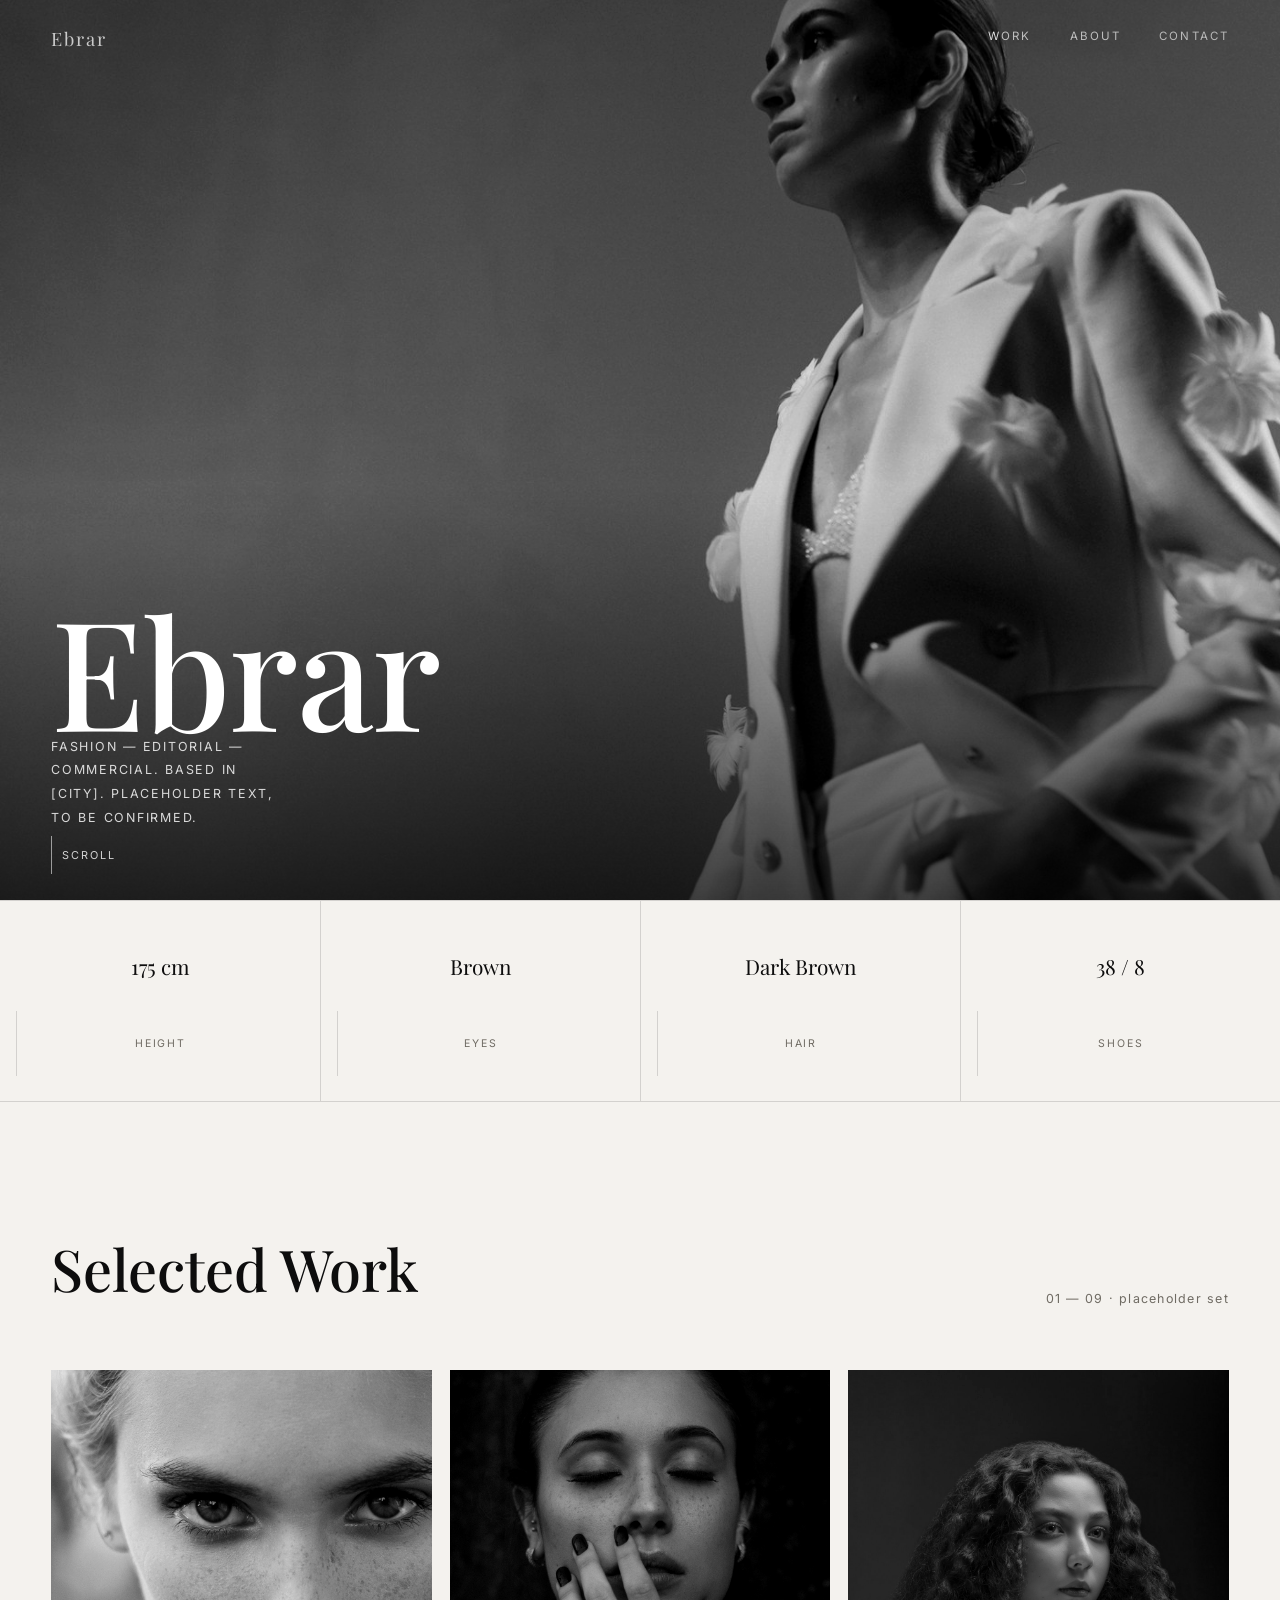
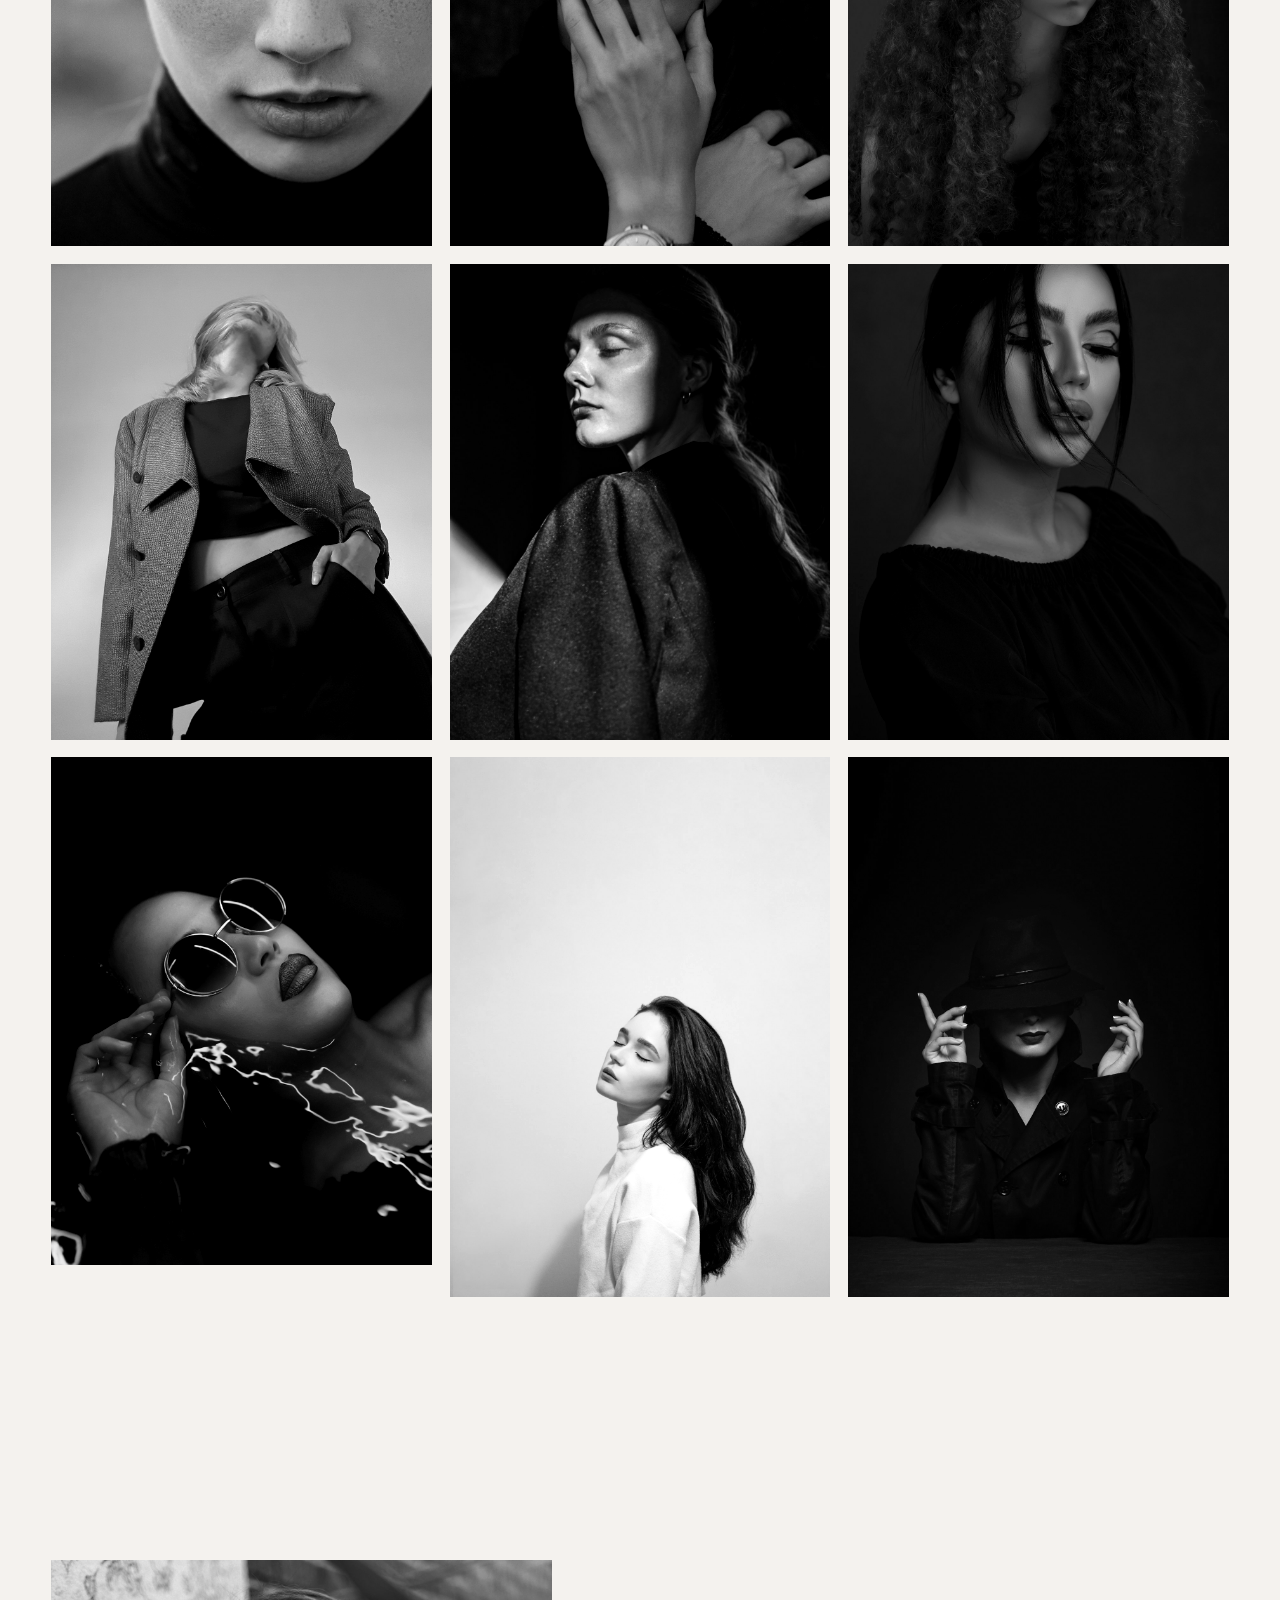
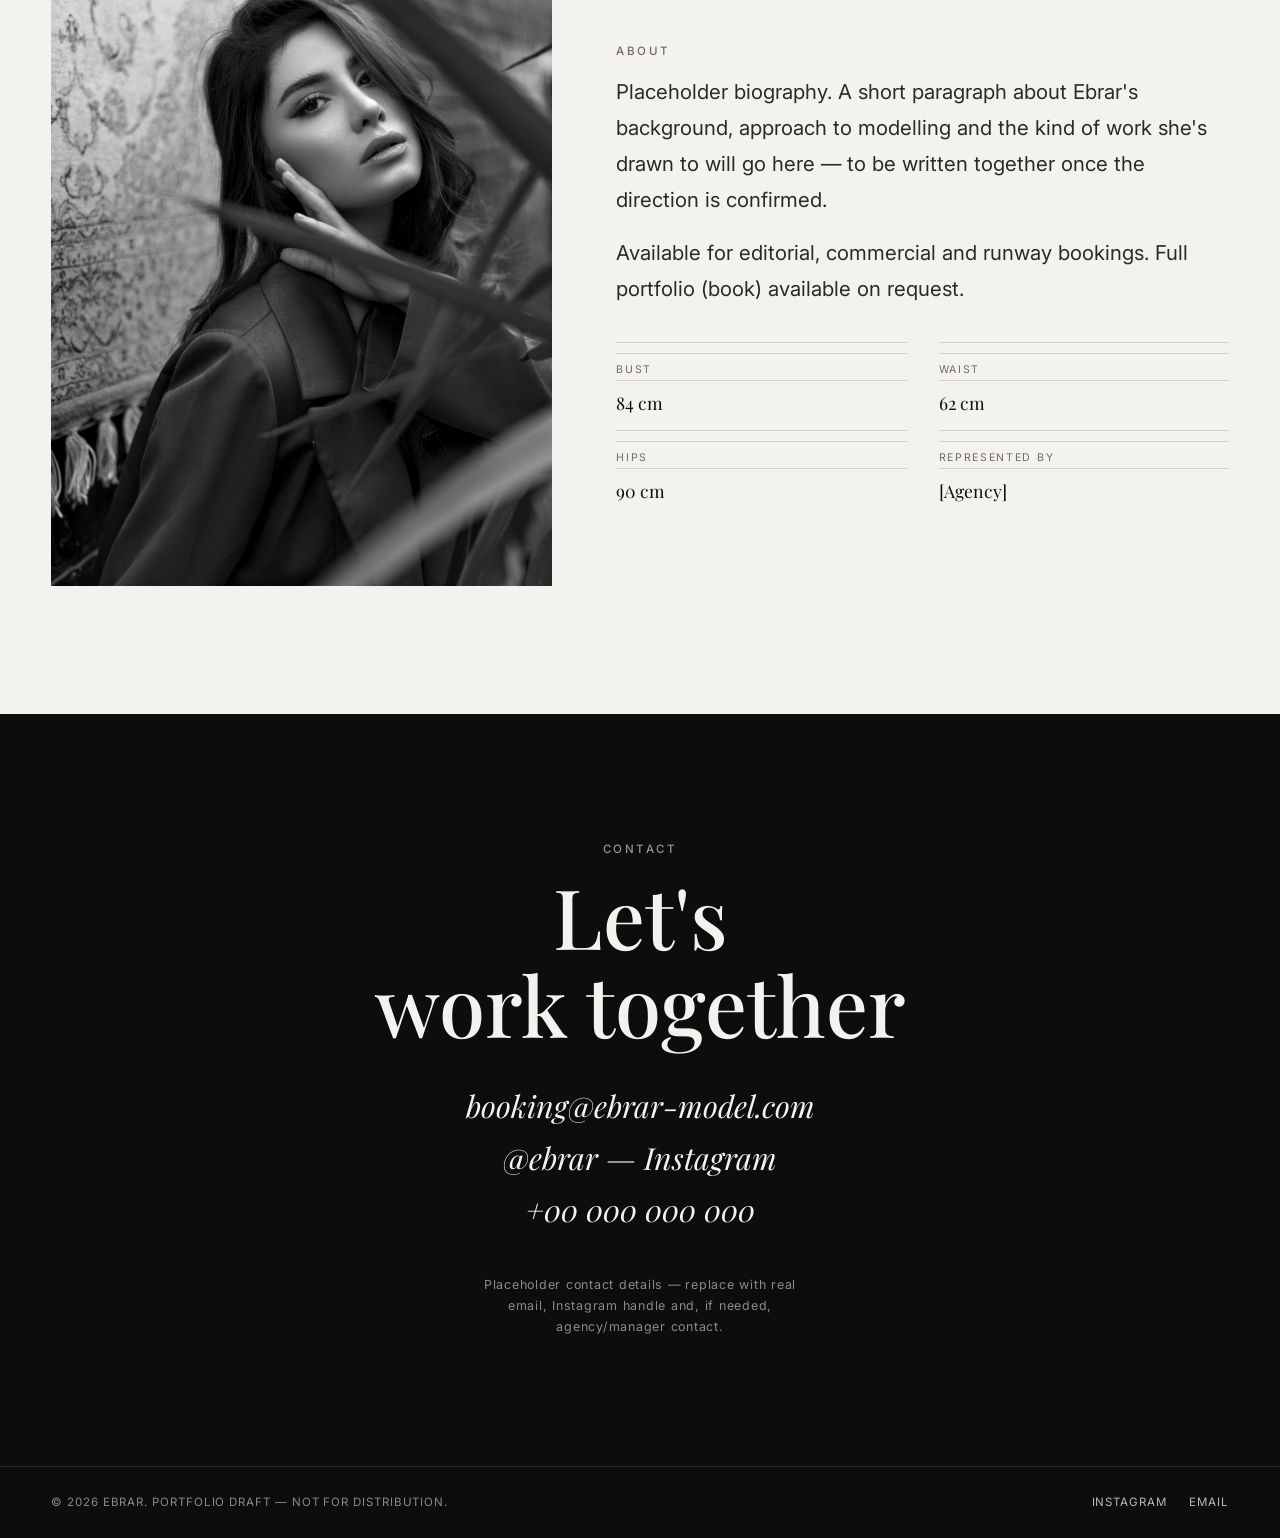
==== variant-a-editorial/index.html @ d05a6724 "Add four model portfolio design drafts (A–D) with docs Static HTML/CSS/JS, no build step. Four indep" ====
<!doctype html>
<html lang="en">
<head>
<meta charset="UTF-8">
<meta name="viewport" content="width=device-width, initial-scale=1.0">
<title>EBRAR — Model Portfolio</title>
<meta name="description" content="Ebrar — fashion &amp; editorial model portfolio. Placeholder content, photos to be replaced.">
<link rel="stylesheet" href="style.css">
</head>
<body>

<div id="loader"><span>EBRAR</span></div>

<header>
  <a href="#top" class="logo">Ebrar</a>
  <nav class="primary-nav">
    <a href="#work">Work</a>
    <a href="#about">About</a>
    <a href="#contact">Contact</a>
  </nav>
  <button class="menu-btn" id="menuBtn">Menu</button>
</header>

<div class="nav-drawer" id="navDrawer">
  <a href="#work">Work</a>
  <a href="#about">About</a>
  <a href="#contact">Contact</a>
</div>

<main id="top">

  <section class="hero" style="padding:0">
    <div class="hero-media"><img src="assets/hero.jpg" alt="Ebrar — editorial portrait, placeholder photo"></div>
    <div class="hero-content">
      <div>
        <h1 class="hero-title">Ebrar</h1>
        <p class="hero-sub">Fashion — Editorial — Commercial. Based in [City]. Placeholder text, to be confirmed.</p>
      </div>
    </div>
    <div class="scroll-cue"><div class="line"></div><span>Scroll</span></div>
  </section>

  <div class="stats reveal-stagger">
    <div><div class="val">175&nbsp;cm</div><div class="lbl">Height</div></div>
    <div><div class="val">Brown</div><div class="lbl">Eyes</div></div>
    <div><div class="val">Dark Brown</div><div class="lbl">Hair</div></div>
    <div><div class="val">38&nbsp;/&nbsp;8</div><div class="lbl">Shoes</div></div>
  </div>

  <section id="work">
    <div class="section-head reveal">
      <h2>Selected Work</h2>
      <span class="count">01 — 09 · placeholder set</span>
    </div>
    <div class="grid reveal-stagger">
      <figure><img src="assets/work-01.jpg" alt="Editorial look, placeholder"><figcaption><span class="idx">01</span><span class="cap">Editorial</span></figcaption></figure>
      <figure><img src="assets/work-02.jpg" alt="Studio portrait, placeholder"><figcaption><span class="idx">02</span><span class="cap">Studio</span></figcaption></figure>
      <figure><img src="assets/work-03.jpg" alt="Beauty close-up, placeholder"><figcaption><span class="idx">03</span><span class="cap">Beauty</span></figcaption></figure>
      <figure><img src="assets/work-04.jpg" alt="Close portrait, placeholder"><figcaption><span class="idx">04</span><span class="cap">Close-Up</span></figcaption></figure>
      <figure><img src="assets/work-05.jpg" alt="Editorial portrait, placeholder"><figcaption><span class="idx">05</span><span class="cap">Editorial</span></figcaption></figure>
      <figure><img src="assets/work-06.jpg" alt="Minimal studio portrait, placeholder"><figcaption><span class="idx">06</span><span class="cap">Minimal</span></figcaption></figure>
      <figure><img src="assets/work-07.jpg" alt="Dark portrait, placeholder"><figcaption><span class="idx">07</span><span class="cap">Portrait</span></figcaption></figure>
      <figure><img src="assets/work-08.jpg" alt="Editorial portrait, placeholder"><figcaption><span class="idx">08</span><span class="cap">Editorial</span></figcaption></figure>
      <figure><img src="assets/work-09.jpg" alt="Dramatic portrait, placeholder"><figcaption><span class="idx">09</span><span class="cap">Campaign</span></figcaption></figure>
    </div>
  </section>

  <section id="about">
    <div class="about">
      <div class="about-media reveal"><img src="assets/about.jpg" alt="Ebrar portrait, placeholder"></div>
      <div class="about-text reveal">
        <div class="eyebrow">About</div>
        <p>Placeholder biography. A short paragraph about Ebrar's background, approach to modelling and the kind of work she's drawn to will go here — to be written together once the direction is confirmed.</p>
        <p>Available for editorial, commercial and runway bookings. Full portfolio (book) available on request.</p>
        <div class="about-list">
          <div><div class="k">Bust</div><div class="v">84&nbsp;cm</div></div>
          <div><div class="k">Waist</div><div class="v">62&nbsp;cm</div></div>
          <div><div class="k">Hips</div><div class="v">90&nbsp;cm</div></div>
          <div><div class="k">Represented by</div><div class="v">[Agency]</div></div>
        </div>
      </div>
    </div>
  </section>

  <section id="contact" class="contact">
    <div class="eyebrow reveal">Contact</div>
    <h2 class="reveal">Let's<br>work together</h2>
    <div class="contact-links reveal">
      <a href="mailto:booking@ebrar-model.com">booking@ebrar-model.com</a>
      <a href="https://instagram.com/" target="_blank" rel="noopener">@ebrar — Instagram</a>
      <a href="tel:+000000000">+00&nbsp;000&nbsp;000&nbsp;000</a>
    </div>
    <p class="contact-note reveal">Placeholder contact details — replace with real email, Instagram handle and, if needed, agency/manager contact.</p>
  </section>

</main>

<footer>
  <span>© 2026 Ebrar. Portfolio draft — not for distribution.</span>
  <div class="socials">
    <a href="https://instagram.com/" target="_blank" rel="noopener">Instagram</a>
    <a href="mailto:booking@ebrar-model.com">Email</a>
  </div>
</footer>

<script src="script.js"></script>
</body>
</html>
---- variant-a-editorial/style.css ----
/* ===========================================================
   EBRAR — Editorial Agency
   Black & white, high-fashion, agency comp-card structure.
   =========================================================== */

@import url('https://fonts.googleapis.com/css2?family=Playfair+Display:ital,wght@0,400;0,500;0,600;1,400&family=Inter:wght@300;400;500;600&display=swap');

:root{
  --ink:#0d0d0d;
  --paper:#f4f2ee;
  --paper-dim:#e9e6e0;
  --line:rgba(13,13,13,.14);
  --line-strong:rgba(13,13,13,.28);
  --accent:#a3824e;
  --muted:#6f6b63;
  --dur:.9s;
  --ease:cubic-bezier(.16,.84,.3,1);
}

*{margin:0;padding:0;box-sizing:border-box}
html{scroll-behavior:smooth}
body{
  background:var(--paper);
  color:var(--ink);
  font-family:'Inter',sans-serif;
  font-weight:400;
  -webkit-font-smoothing:antialiased;
  overflow-x:hidden;
}
img{display:block;max-width:100%;height:auto}
a{color:inherit;text-decoration:none}
.serif{font-family:'Playfair Display',serif}
.eyebrow{
  font-size:.72rem;
  letter-spacing:.22em;
  text-transform:uppercase;
  color:var(--muted);
  font-weight:500;
}

/* ---------- reveal-on-scroll ---------- */
.reveal{opacity:0;transform:translateY(32px);transition:opacity var(--dur) var(--ease),transform var(--dur) var(--ease)}
.reveal.in{opacity:1;transform:translateY(0)}
.reveal-stagger > *{opacity:0;transform:translateY(28px);transition:opacity .8s var(--ease),transform .8s var(--ease)}
.reveal-stagger.in > *{opacity:1;transform:translateY(0)}
.reveal-stagger.in > *:nth-child(1){transition-delay:.02s}
.reveal-stagger.in > *:nth-child(2){transition-delay:.1s}
.reveal-stagger.in > *:nth-child(3){transition-delay:.18s}
.reveal-stagger.in > *:nth-child(4){transition-delay:.26s}
.reveal-stagger.in > *:nth-child(5){transition-delay:.34s}
.reveal-stagger.in > *:nth-child(6){transition-delay:.42s}
.reveal-stagger.in > *:nth-child(7){transition-delay:.5s}
.reveal-stagger.in > *:nth-child(8){transition-delay:.58s}
.reveal-stagger.in > *:nth-child(9){transition-delay:.66s}

/* ---------- top loader ---------- */
#loader{
  position:fixed;inset:0;background:var(--ink);z-index:999;
  display:flex;align-items:center;justify-content:center;
  transition:opacity .7s var(--ease),visibility .7s var(--ease);
}
#loader.done{opacity:0;visibility:hidden}
#loader span{
  font-family:'Playfair Display',serif;
  color:var(--paper);font-size:1.4rem;letter-spacing:.3em;
  opacity:.85;
}

/* ---------- header ---------- */
header{
  position:fixed;top:0;left:0;right:0;z-index:200;
  display:flex;align-items:center;justify-content:space-between;
  padding:1.6rem clamp(1.2rem,4vw,3.2rem);
  mix-blend-mode:difference;
  color:#fff;
}
header .logo{
  font-family:'Playfair Display',serif;
  font-size:1.15rem;letter-spacing:.1em;
}
nav.primary-nav{display:flex;gap:2.4rem}
nav.primary-nav a{
  font-size:.72rem;letter-spacing:.18em;text-transform:uppercase;
  position:relative;padding-bottom:4px;
}
nav.primary-nav a::after{
  content:'';position:absolute;left:0;bottom:0;width:0;height:1px;
  background:currentColor;transition:width .4s var(--ease);
}
nav.primary-nav a:hover::after{width:100%}
.menu-btn{display:none;background:none;border:0;color:#fff;font-size:.72rem;letter-spacing:.18em;text-transform:uppercase;cursor:pointer}

/* ---------- hero ---------- */
.hero{
  position:relative;height:100svh;min-height:560px;overflow:hidden;
  display:flex;align-items:flex-end;
}
.hero-media{position:absolute;inset:0;z-index:0}
.hero-media img{
  width:100%;height:100%;object-fit:cover;object-position:50% 18%;
  filter:grayscale(1) contrast(1.06);
  transform:scale(1.08);
  animation:heroZoom 10s var(--ease) forwards;
}
@keyframes heroZoom{to{transform:scale(1)}}
.hero::after{
  content:'';position:absolute;inset:0;
  background:linear-gradient(0deg,rgba(0,0,0,.72) 0%,rgba(0,0,0,.08) 46%,rgba(0,0,0,.28) 100%);
  z-index:1;
}
.hero-content{
  position:relative;z-index:2;color:#fff;
  width:100%;padding:0 clamp(1.2rem,4vw,3.2rem) clamp(2.2rem,6vw,4.4rem);
  display:flex;align-items:flex-end;justify-content:space-between;gap:2rem;flex-wrap:wrap;
}
.hero-title{
  font-family:'Playfair Display',serif;
  font-weight:500;
  font-size:clamp(3.6rem,13vw,9.5rem);
  line-height:.86;
  letter-spacing:-.01em;
}
.hero-sub{
  max-width:240px;
  font-size:.78rem;letter-spacing:.14em;text-transform:uppercase;
  line-height:1.9;color:rgba(255,255,255,.82);
}
.scroll-cue{
  position:absolute;left:clamp(1.2rem,4vw,3.2rem);bottom:1.6rem;z-index:2;
  display:flex;align-items:center;gap:.6rem;color:#fff;
}
.scroll-cue .line{width:1px;height:38px;background:rgba(255,255,255,.55);position:relative;overflow:hidden}
.scroll-cue .line::after{
  content:'';position:absolute;top:-100%;left:0;width:100%;height:100%;background:#fff;
  animation:cue 2.2s ease-in-out infinite;
}
@keyframes cue{0%{top:-100%}60%{top:100%}100%{top:100%}}
.scroll-cue span{font-size:.68rem;letter-spacing:.18em;text-transform:uppercase;opacity:.8}

/* ---------- stats strip ---------- */
.stats{
  display:grid;grid-template-columns:repeat(4,1fr);
  border-top:1px solid var(--line);border-bottom:1px solid var(--line);
}
.stats div{
  padding:1.6rem 1rem;text-align:center;border-left:1px solid var(--line);
}
.stats div:first-child{border-left:0}
.stats .val{font-family:'Playfair Display',serif;font-size:1.3rem}
.stats .lbl{margin-top:.35rem;font-size:.66rem;letter-spacing:.18em;text-transform:uppercase;color:var(--muted)}

/* ---------- section shell ---------- */
section{padding:clamp(5rem,10vw,8rem) clamp(1.2rem,4vw,3.2rem)}
.section-head{
  display:flex;align-items:flex-end;justify-content:space-between;
  gap:1.5rem;flex-wrap:wrap;margin-bottom:clamp(2.4rem,5vw,4rem);
}
.section-head h2{
  font-family:'Playfair Display',serif;font-weight:500;
  font-size:clamp(2.2rem,5vw,3.6rem);
}
.section-head .count{font-size:.78rem;letter-spacing:.1em;color:var(--muted)}

/* ---------- portfolio masonry ---------- */
.grid{
  column-count:3;column-gap:1.1rem;
}
.grid figure{
  break-inside:avoid;margin-bottom:1.1rem;position:relative;overflow:hidden;
  background:var(--paper-dim);
}
.grid figure img{
  width:100%;height:100%;object-fit:cover;filter:grayscale(1) contrast(1.05);
  transition:transform 1.1s var(--ease),filter .6s ease;
}
.grid figure:hover img{transform:scale(1.045)}
.grid figcaption{
  position:absolute;left:0;right:0;bottom:0;padding:1rem 1.1rem;
  background:linear-gradient(0deg,rgba(0,0,0,.72),transparent);
  color:#fff;display:flex;justify-content:space-between;align-items:flex-end;
  opacity:0;transform:translateY(8px);transition:opacity .45s ease,transform .45s ease;
}
.grid figure:hover figcaption{opacity:1;transform:translateY(0)}
.grid figcaption .idx{font-size:.68rem;letter-spacing:.14em;color:rgba(255,255,255,.75)}
.grid figcaption .cap{font-family:'Playfair Display',serif;font-style:italic;font-size:1rem}

/* ---------- about ---------- */
.about{
  display:grid;grid-template-columns:.9fr 1.1fr;gap:clamp(2rem,5vw,5rem);align-items:center;
}
.about-media{overflow:hidden}
.about-media img{width:100%;filter:grayscale(1) contrast(1.05)}
.about-text .eyebrow{margin-bottom:1rem}
.about-text p{
  font-size:clamp(1.05rem,1.6vw,1.3rem);line-height:1.75;color:#2a2a28;
  max-width:46ch;
}
.about-text p + p{margin-top:1.1rem}
.about-list{margin-top:2.2rem;display:grid;grid-template-columns:1fr 1fr;gap:1rem 2rem}
.about-list div{border-top:1px solid var(--line);padding-top:.6rem}
.about-list .k{font-size:.66rem;letter-spacing:.16em;text-transform:uppercase;color:var(--muted)}
.about-list .v{font-family:'Playfair Display',serif;font-size:1.1rem;margin-top:.25rem}

/* ---------- contact ---------- */
.contact{
  background:var(--ink);color:var(--paper);
  text-align:center;
}
.contact .eyebrow{color:rgba(244,242,238,.6)}
.contact h2{
  font-family:'Playfair Display',serif;font-weight:500;
  font-size:clamp(2.4rem,7vw,5.2rem);margin:1rem 0 2.2rem;line-height:1.05;
}
.contact-links{display:flex;flex-direction:column;gap:.4rem;align-items:center}
.contact-links a{
  font-family:'Playfair Display',serif;font-style:italic;
  font-size:clamp(1.3rem,3vw,1.9rem);
  position:relative;padding:.15rem 0;
}
.contact-links a::after{
  content:'';position:absolute;left:0;bottom:0;width:100%;height:1px;
  background:var(--accent);transform:scaleX(0);transform-origin:left;
  transition:transform .5s var(--ease);
}
.contact-links a:hover::after{transform:scaleX(1)}
.contact-note{margin-top:2.6rem;font-size:.78rem;letter-spacing:.06em;color:rgba(244,242,238,.55);max-width:40ch;margin-inline:auto;line-height:1.7}

/* ---------- footer ---------- */
footer{
  display:flex;justify-content:space-between;align-items:center;flex-wrap:wrap;gap:1rem;
  padding:1.8rem clamp(1.2rem,4vw,3.2rem);
  background:var(--ink);color:rgba(244,242,238,.55);
  font-size:.72rem;letter-spacing:.08em;text-transform:uppercase;
  border-top:1px solid rgba(244,242,238,.12);
}
footer a{color:rgba(244,242,238,.75)}
footer .socials{display:flex;gap:1.4rem}

/* ---------- mobile nav drawer ---------- */
.nav-drawer{
  position:fixed;inset:0;background:var(--ink);z-index:150;
  display:flex;flex-direction:column;align-items:center;justify-content:center;gap:2rem;
  transform:translateY(-100%);transition:transform .55s var(--ease);
}
.nav-drawer.open{transform:translateY(0)}
.nav-drawer a{
  font-family:'Playfair Display',serif;font-size:2rem;color:#fff;
}

/* ---------- responsive ---------- */
@media (max-width:980px){
  .grid{column-count:2}
  .about{grid-template-columns:1fr}
  .stats{grid-template-columns:repeat(2,1fr)}
  .stats div:nth-child(3){border-left:0}
}
@media (max-width:680px){
  nav.primary-nav{display:none}
  .menu-btn{display:block}
  .grid{column-count:1}
  .hero-content{flex-direction:column;align-items:flex-start;gap:1.4rem}
  .about-list{grid-template-columns:1fr 1fr}
  .scroll-cue{display:none}
}
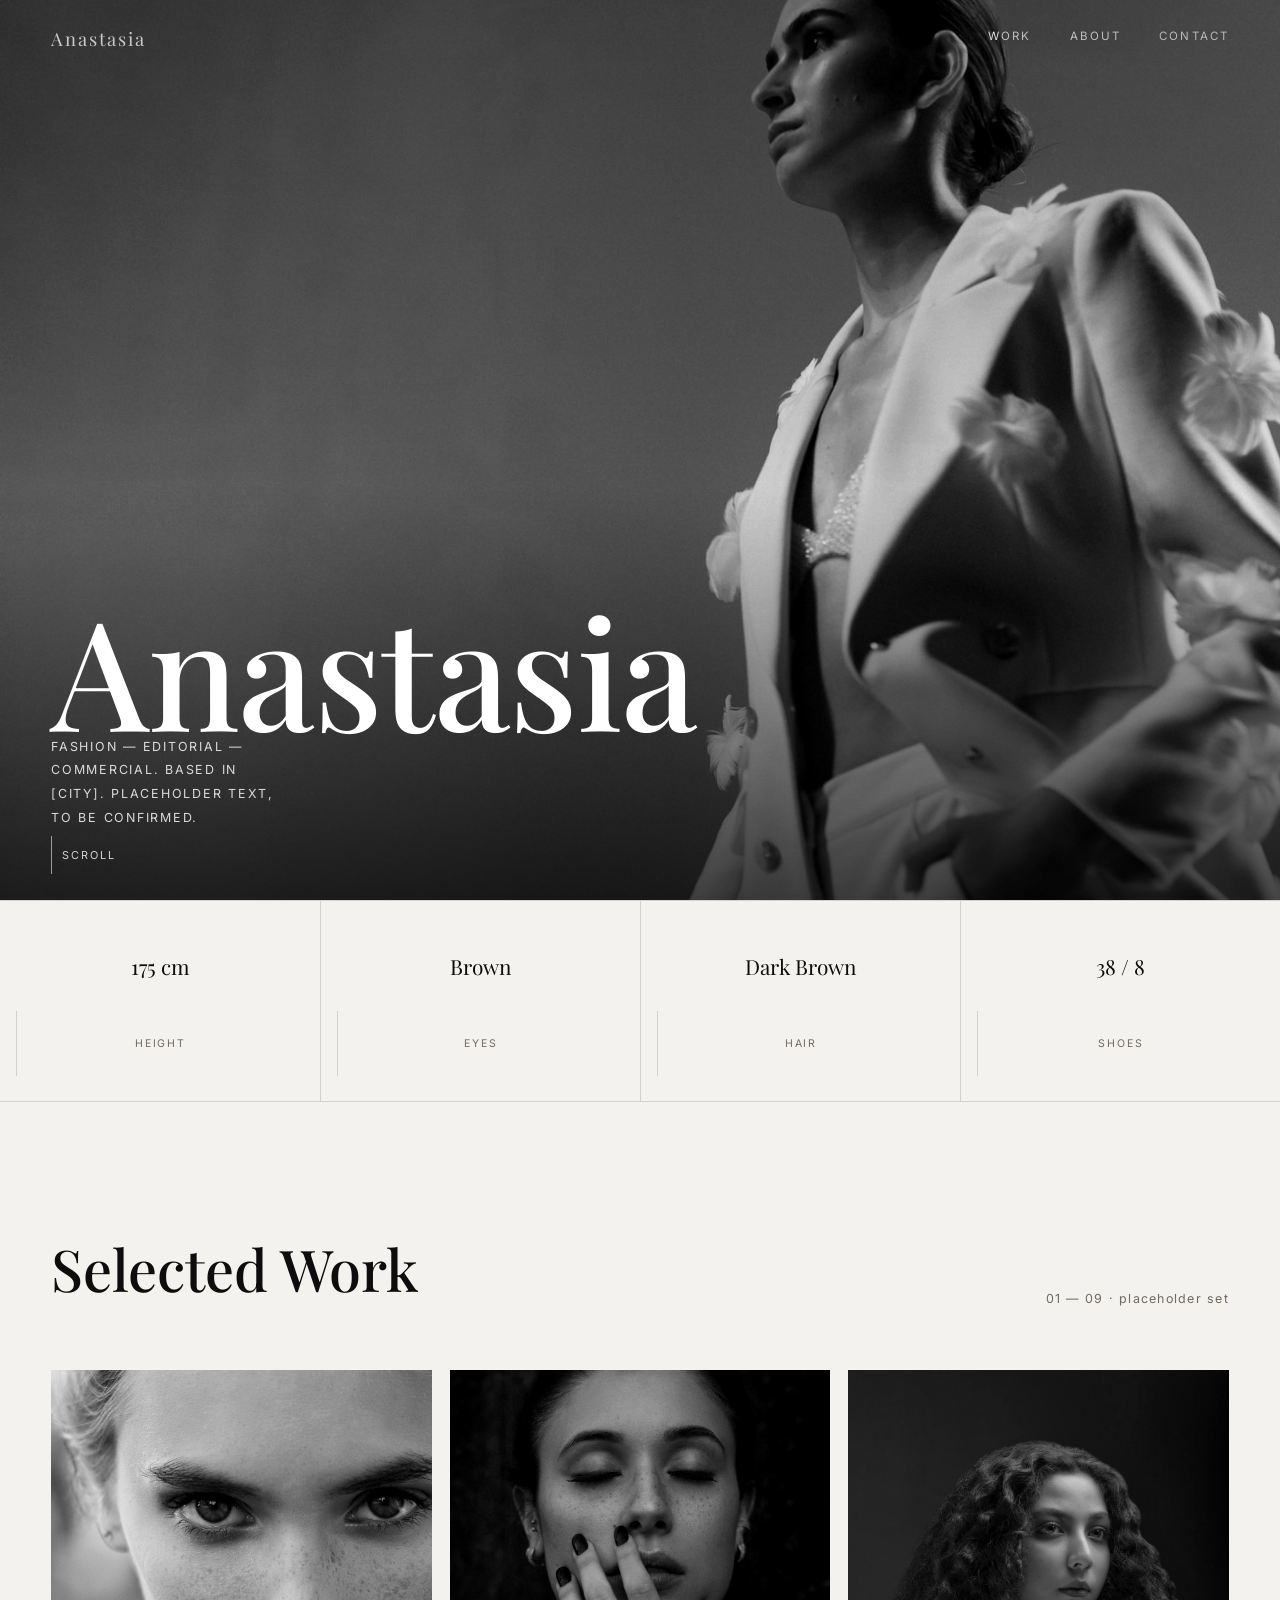
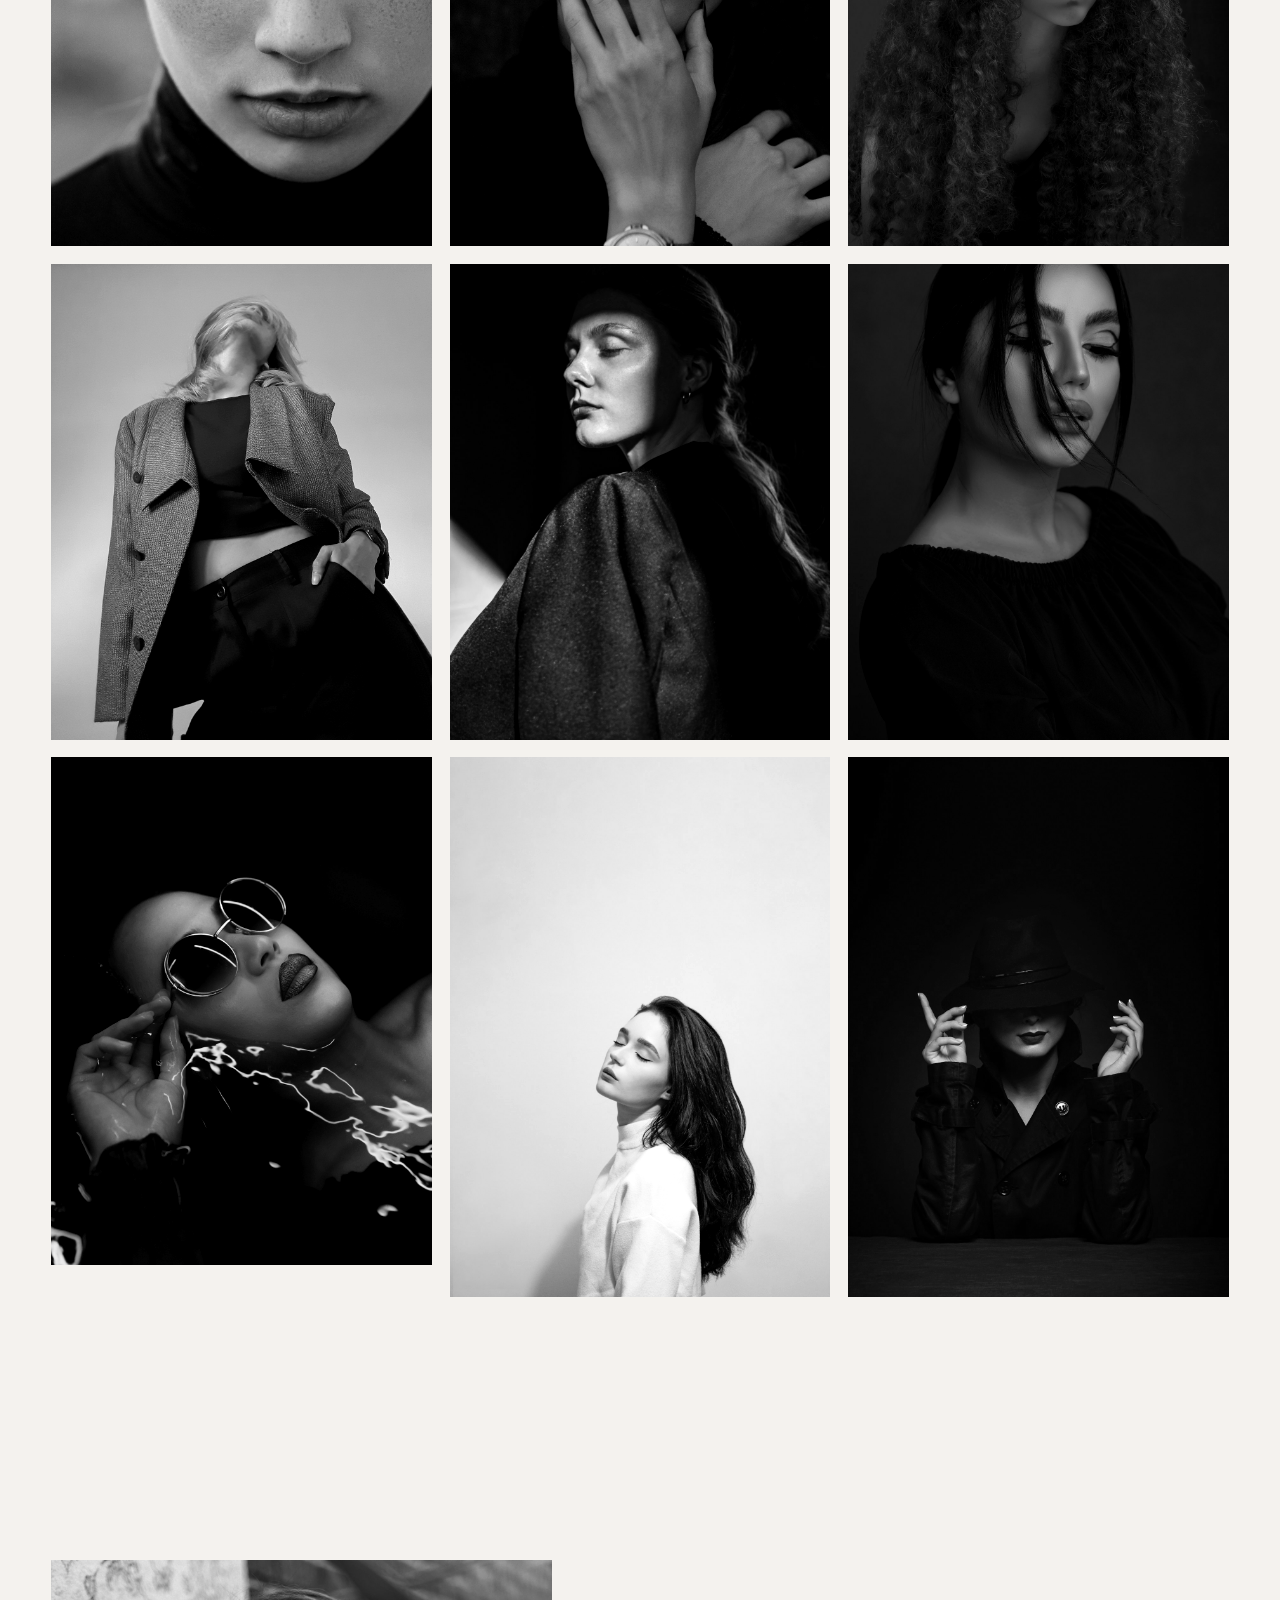
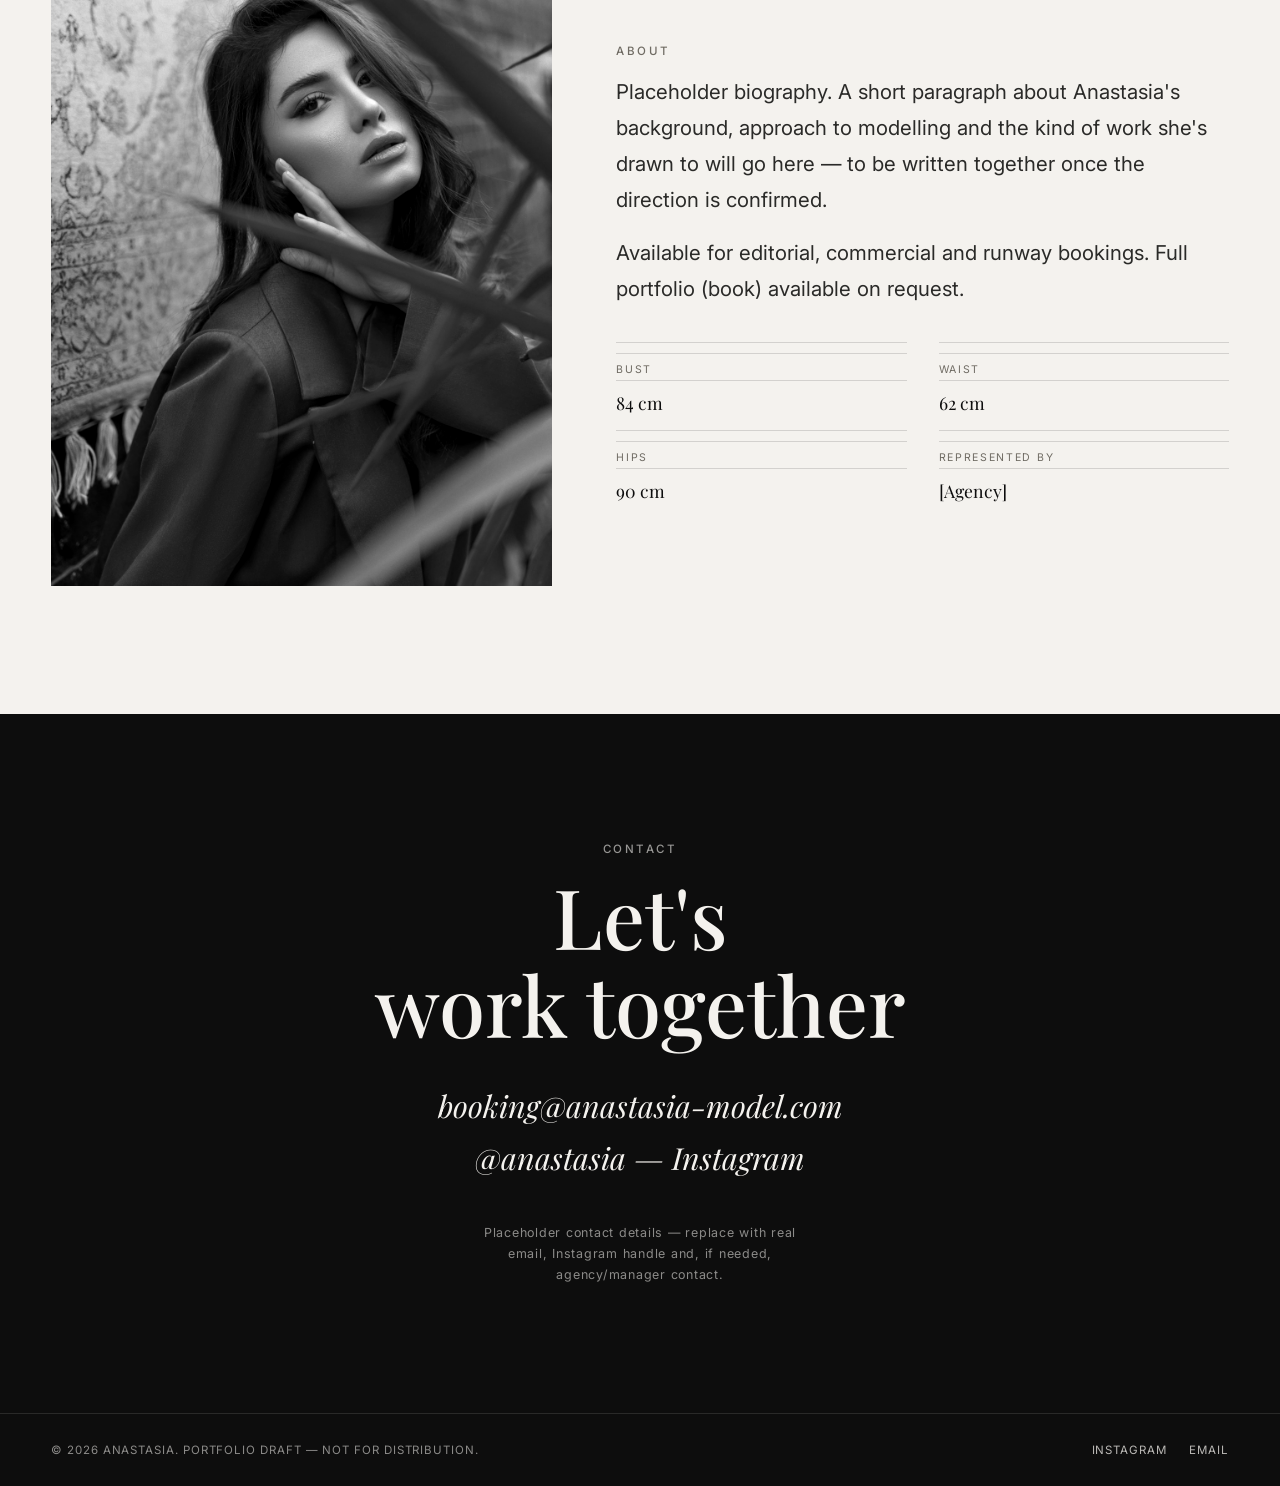
==== commit 170895a7: "Rename placeholder model name to Anastasia; drop placeholder phone Replaces all Ebrar/EBRAR/ebrar oc" ====
--- a/variant-a-editorial/index.html
+++ b/variant-a-editorial/index.html
@@ -3,16 +3,16 @@
 <head>
 <meta charset="UTF-8">
 <meta name="viewport" content="width=device-width, initial-scale=1.0">
-<title>EBRAR — Model Portfolio</title>
-<meta name="description" content="Ebrar — fashion &amp; editorial model portfolio. Placeholder content, photos to be replaced.">
+<title>ANASTASIA — Model Portfolio</title>
+<meta name="description" content="Anastasia — fashion &amp; editorial model portfolio. Placeholder content, photos to be replaced.">
 <link rel="stylesheet" href="style.css">
 </head>
 <body>
 
-<div id="loader"><span>EBRAR</span></div>
+<div id="loader"><span>ANASTASIA</span></div>
 
 <header>
-  <a href="#top" class="logo">Ebrar</a>
+  <a href="#top" class="logo">Anastasia</a>
   <nav class="primary-nav">
     <a href="#work">Work</a>
     <a href="#about">About</a>
@@ -30,10 +30,10 @@
 <main id="top">
 
   <section class="hero" style="padding:0">
-    <div class="hero-media"><img src="assets/hero.jpg" alt="Ebrar — editorial portrait, placeholder photo"></div>
+    <div class="hero-media"><img src="assets/hero.jpg" alt="Anastasia — editorial portrait, placeholder photo"></div>
     <div class="hero-content">
       <div>
-        <h1 class="hero-title">Ebrar</h1>
+        <h1 class="hero-title">Anastasia</h1>
         <p class="hero-sub">Fashion — Editorial — Commercial. Based in [City]. Placeholder text, to be confirmed.</p>
       </div>
     </div>
@@ -67,10 +67,10 @@
 
   <section id="about">
     <div class="about">
-      <div class="about-media reveal"><img src="assets/about.jpg" alt="Ebrar portrait, placeholder"></div>
+      <div class="about-media reveal"><img src="assets/about.jpg" alt="Anastasia portrait, placeholder"></div>
       <div class="about-text reveal">
         <div class="eyebrow">About</div>
-        <p>Placeholder biography. A short paragraph about Ebrar's background, approach to modelling and the kind of work she's drawn to will go here — to be written together once the direction is confirmed.</p>
+        <p>Placeholder biography. A short paragraph about Anastasia's background, approach to modelling and the kind of work she's drawn to will go here — to be written together once the direction is confirmed.</p>
         <p>Available for editorial, commercial and runway bookings. Full portfolio (book) available on request.</p>
         <div class="about-list">
           <div><div class="k">Bust</div><div class="v">84&nbsp;cm</div></div>
@@ -86,9 +86,8 @@
     <div class="eyebrow reveal">Contact</div>
     <h2 class="reveal">Let's<br>work together</h2>
     <div class="contact-links reveal">
-      <a href="mailto:booking@ebrar-model.com">booking@ebrar-model.com</a>
-      <a href="https://instagram.com/" target="_blank" rel="noopener">@ebrar — Instagram</a>
-      <a href="tel:+000000000">+00&nbsp;000&nbsp;000&nbsp;000</a>
+      <a href="mailto:booking@anastasia-model.com">booking@anastasia-model.com</a>
+      <a href="https://instagram.com/" target="_blank" rel="noopener">@anastasia — Instagram</a>
     </div>
     <p class="contact-note reveal">Placeholder contact details — replace with real email, Instagram handle and, if needed, agency/manager contact.</p>
   </section>
@@ -96,10 +95,10 @@
 </main>
 
 <footer>
-  <span>© 2026 Ebrar. Portfolio draft — not for distribution.</span>
+  <span>© 2026 Anastasia. Portfolio draft — not for distribution.</span>
   <div class="socials">
     <a href="https://instagram.com/" target="_blank" rel="noopener">Instagram</a>
-    <a href="mailto:booking@ebrar-model.com">Email</a>
+    <a href="mailto:booking@anastasia-model.com">Email</a>
   </div>
 </footer>
 
--- a/variant-a-editorial/style.css
+++ b/variant-a-editorial/style.css
@@ -1,5 +1,5 @@
 /* ===========================================================
-   EBRAR — Editorial Agency
+   ANASTASIA — Editorial Agency
    Black & white, high-fashion, agency comp-card structure.
    =========================================================== */
 
